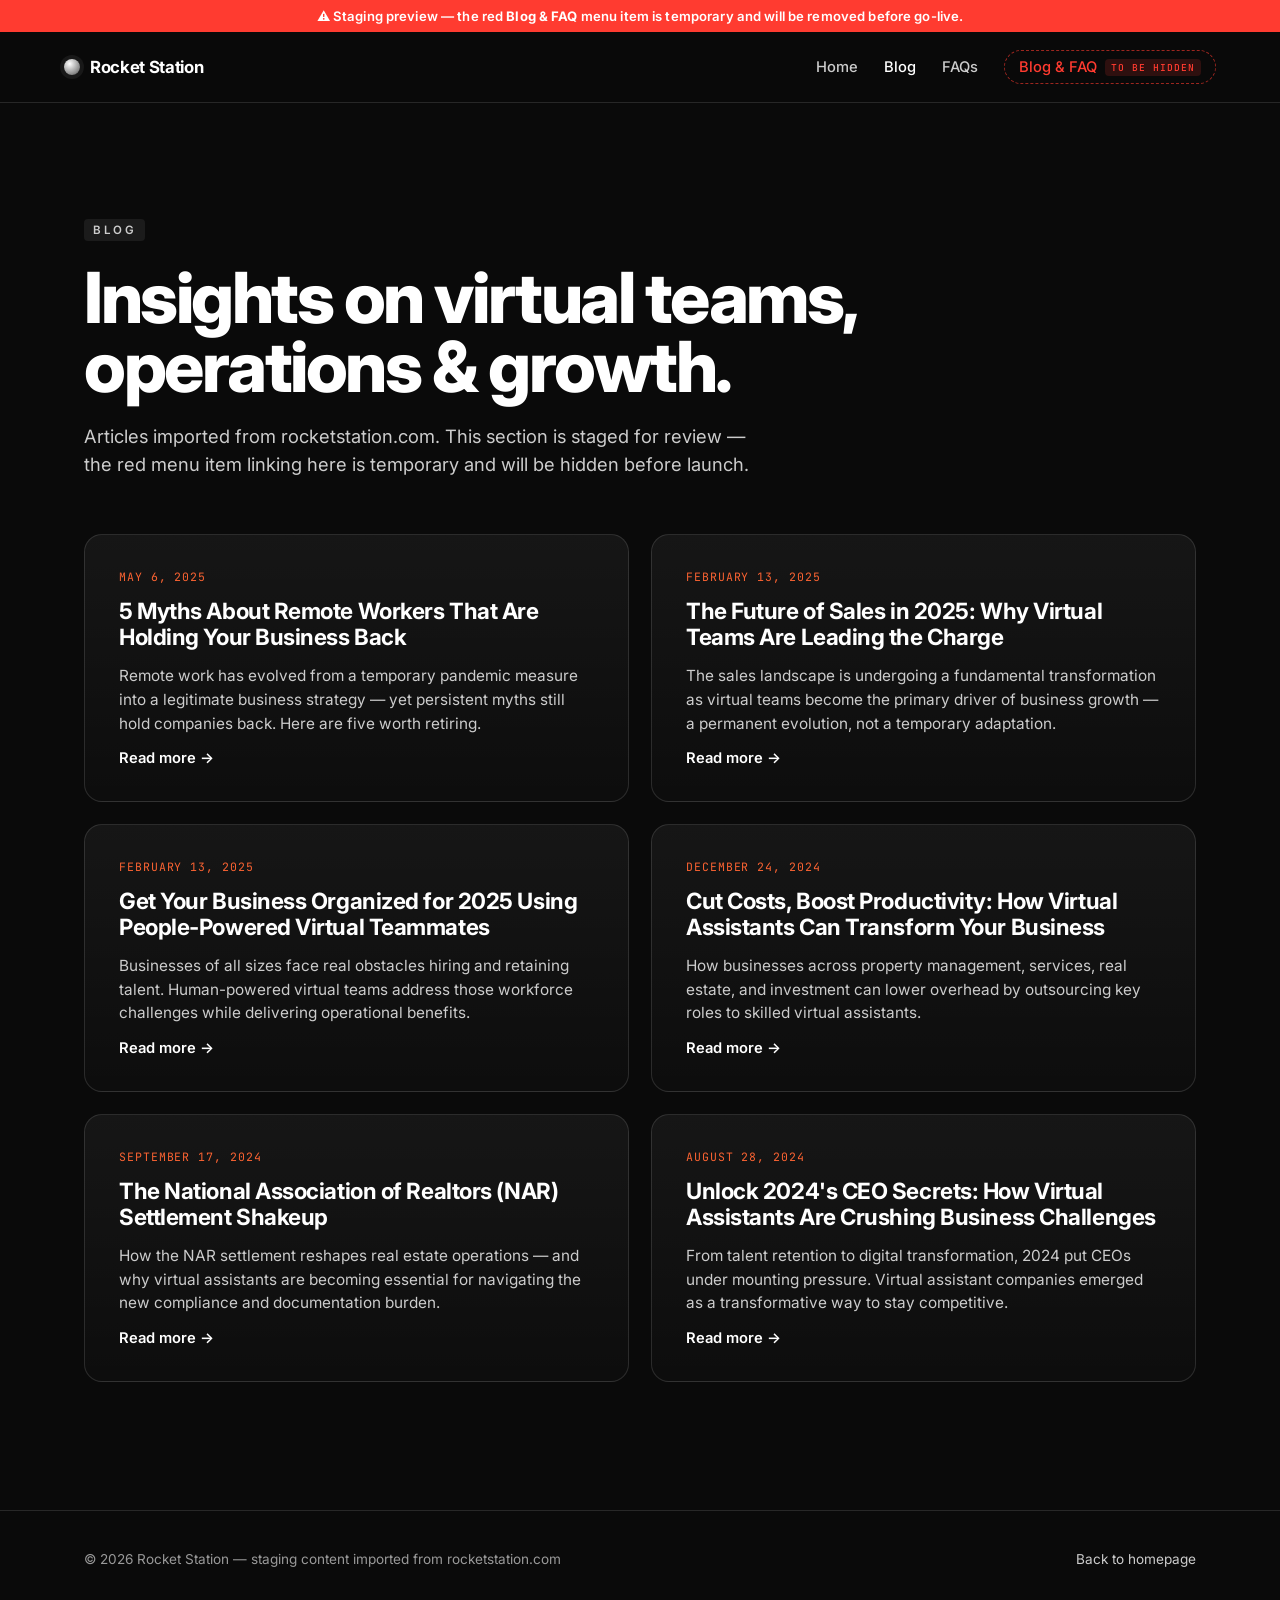
==== blog.html @ 4f7390ef "Rocket Station site: homepage + staged Blog/FAQ (to-be-hidden menu) Rebuilt homepage from the Figma " ====
<!DOCTYPE html>
<html lang="en">
<head>
  <meta charset="UTF-8" />
  <meta name="viewport" content="width=device-width, initial-scale=1.0" />
  <title>Blog — Rocket Station</title>
  <link rel="preconnect" href="https://fonts.googleapis.com" />
  <link rel="preconnect" href="https://fonts.gstatic.com" crossorigin />
  <link href="https://fonts.googleapis.com/css2?family=Inter:wght@400;500;600;700;800;900&family=JetBrains+Mono:wght@400;500&display=swap" rel="stylesheet" />
  <link rel="stylesheet" href="styles.css" />
</head>
<body>
  <div class="staging-banner">⚠ Staging preview — the red <strong>Blog &amp; FAQ</strong> menu item is temporary and will be removed before go-live.</div>
  <nav class="subnav">
    <a href="index.html" class="nav__logo"><span class="nav__mark" aria-hidden="true"></span> Rocket&nbsp;Station</a>
    <div class="subnav__links">
      <a href="index.html">Home</a>
      <a href="blog.html" class="is-active">Blog</a>
      <a href="faq.html" class="">FAQs</a>
      <a href="blog.html" class="nav__temp">Blog &amp; FAQ <span class="nav__temp-tag">to be hidden</span></a>
    </div>
  </nav>
  <main class="container">
    <header class="page-head">
      <span class="eyebrow">Blog</span>
      <h1>Insights on virtual teams, operations &amp; growth.</h1>
      <p>Articles imported from rocketstation.com. This section is staged for review — the red menu item linking here is temporary and will be hidden before launch.</p>
    </header>
    <div class="posts">
      <a class="post-card" href="posts/5-myths-about-remote-workers.html">
        <span class="post-card__meta">May 6, 2025</span>
        <h2>5 Myths About Remote Workers That Are Holding Your Business Back</h2>
        <p>Remote work has evolved from a temporary pandemic measure into a legitimate business strategy — yet persistent myths still hold companies back. Here are five worth retiring.</p>
        <span class="post-card__more">Read more <span aria-hidden="true">→</span></span>
      </a>
      <a class="post-card" href="posts/future-of-sales-2025.html">
        <span class="post-card__meta">February 13, 2025</span>
        <h2>The Future of Sales in 2025: Why Virtual Teams Are Leading the Charge</h2>
        <p>The sales landscape is undergoing a fundamental transformation as virtual teams become the primary driver of business growth — a permanent evolution, not a temporary adaptation.</p>
        <span class="post-card__more">Read more <span aria-hidden="true">→</span></span>
      </a>
      <a class="post-card" href="posts/get-organized-2025-virtual-teammates.html">
        <span class="post-card__meta">February 13, 2025</span>
        <h2>Get Your Business Organized for 2025 Using People-Powered Virtual Teammates</h2>
        <p>Businesses of all sizes face real obstacles hiring and retaining talent. Human-powered virtual teams address those workforce challenges while delivering operational benefits.</p>
        <span class="post-card__more">Read more <span aria-hidden="true">→</span></span>
      </a>
      <a class="post-card" href="posts/cut-costs-boost-productivity.html">
        <span class="post-card__meta">December 24, 2024</span>
        <h2>Cut Costs, Boost Productivity: How Virtual Assistants Can Transform Your Business</h2>
        <p>How businesses across property management, services, real estate, and investment can lower overhead by outsourcing key roles to skilled virtual assistants.</p>
        <span class="post-card__more">Read more <span aria-hidden="true">→</span></span>
      </a>
      <a class="post-card" href="posts/nar-settlement-shakeup.html">
        <span class="post-card__meta">September 17, 2024</span>
        <h2>The National Association of Realtors (NAR) Settlement Shakeup</h2>
        <p>How the NAR settlement reshapes real estate operations — and why virtual assistants are becoming essential for navigating the new compliance and documentation burden.</p>
        <span class="post-card__more">Read more <span aria-hidden="true">→</span></span>
      </a>
      <a class="post-card" href="posts/unlock-2024-ceo-secrets.html">
        <span class="post-card__meta">August 28, 2024</span>
        <h2>Unlock 2024's CEO Secrets: How Virtual Assistants Are Crushing Business Challenges</h2>
        <p>From talent retention to digital transformation, 2024 put CEOs under mounting pressure. Virtual assistant companies emerged as a transformative way to stay competitive.</p>
        <span class="post-card__more">Read more <span aria-hidden="true">→</span></span>
      </a>
    </div>
  </main>
  <footer class="subfooter">
    <div class="container">
      <span>© 2026 Rocket Station — staging content imported from rocketstation.com</span>
      <span><a href="index.html">Back to homepage</a></span>
    </div>
  </footer>
  <script src="script.js"></script>
</body>
</html>
---- styles.css ----
/* ===========================================================
   Rocket Station — rebuilt from "Rocket Station (External).fig"
   Palette & type derived from the Figma "Homepage v1" page.
   =========================================================== */
:root {
  --bg:        #0a0a0a;
  --ink:       #0a0a0a;
  --white:     #ffffff;
  --offwhite:  #e6e6e6;
  --light:     #e9e7e2;   /* light section background */
  --gray-500:  #999999;
  --gray-300:  #cccccc;
  --line:      rgba(255,255,255,0.12);
  --line-dark: rgba(0,0,0,0.12);
  --orange:    #fb6332;
  --purple:    #da91f2;
  --yellow:    #fbfb32;
  --cream:     #f6f4e7;

  --maxw: 1240px;
  --pad: clamp(20px, 5vw, 80px);
  --font: "Inter", "Helvetica Neue", Arial, sans-serif;
  --mono: "JetBrains Mono", ui-monospace, "SF Mono", Menlo, monospace;
}

*, *::before, *::after { box-sizing: border-box; }
html { scroll-behavior: smooth; }
body {
  margin: 0;
  font-family: var(--font);
  background: var(--bg);
  color: var(--white);
  -webkit-font-smoothing: antialiased;
  text-rendering: optimizeLegibility;
  overflow-x: hidden;
}
img, video { display: block; max-width: 100%; }
a { color: inherit; text-decoration: none; }
h1, h2, h3, h4, p, blockquote, figure, ol { margin: 0; }

.container { width: 100%; max-width: var(--maxw); margin-inline: auto; padding-inline: var(--pad); }
.section { padding-block: clamp(80px, 12vh, 180px); position: relative; }
.section--dark  { background: var(--bg);    color: var(--white); }
.section--light { background: var(--light);  color: var(--ink); }

/* ---------- Typography helpers ---------- */
.display {
  font-weight: 800;
  font-size: clamp(2.4rem, 5.6vw, 5rem);
  line-height: 0.98;
  letter-spacing: -0.035em;
  max-width: 14ch;
}
.display--light { color: var(--white); }

.eyebrow {
  display: inline-block;
  font-size: 0.72rem;
  font-weight: 600;
  letter-spacing: 0.22em;
  text-transform: uppercase;
  color: var(--gray-300);
  padding: 4px 9px;
  border-radius: 4px;
  background: rgba(255,255,255,0.07);
  margin-bottom: 28px;
}
.eyebrow--dark   { color: #555; background: rgba(0,0,0,0.06); }
.eyebrow--purple { color: var(--purple); background: rgba(218,145,242,0.12); }
.eyebrow--orange { color: var(--orange); background: rgba(251,99,50,0.12); }

/* ---------- Buttons ---------- */
.btn {
  --bw: 1px;
  display: inline-flex; align-items: center; gap: 8px;
  font-size: 0.95rem; font-weight: 600; letter-spacing: -0.01em;
  padding: 14px 26px; border-radius: 100px;
  border: var(--bw) solid transparent;
  cursor: pointer; transition: transform .25s ease, background .25s ease, color .25s ease, border-color .25s ease;
  white-space: nowrap;
}
.btn:hover { transform: translateY(-2px); }
.btn--small { padding: 9px 18px; font-size: 0.85rem; background: var(--white); color: var(--ink); }
.btn--light { background: var(--white); color: var(--ink); }
.btn--ghost { background: transparent; color: var(--white); border-color: var(--line); }
.btn--ghost:hover { border-color: rgba(255,255,255,0.5); }
.btn--dark  { background: var(--ink); color: var(--white); }
.btn--lg    { padding: 20px 40px; font-size: 1.05rem; }

/* ---------- Ticker ---------- */
.ticker {
  position: fixed; top: 0; left: 0; right: 0; z-index: 60;
  background: #050505; border-bottom: 1px solid var(--line);
  overflow: hidden; height: 30px; display: flex; align-items: center;
}
.ticker__track {
  display: flex; gap: 60px; white-space: nowrap;
  animation: scroll-x 38s linear infinite;
  font-family: var(--mono); font-size: 0.66rem; letter-spacing: 0.18em;
  color: var(--gray-500); padding-left: 60px;
}
@keyframes scroll-x { to { transform: translateX(-50%); } }

/* ---------- Nav ---------- */
.nav {
  position: fixed; top: 30px; left: 0; right: 0; z-index: 50;
  display: flex; align-items: center; justify-content: space-between;
  gap: 24px; padding: 18px var(--pad);
  transition: background .3s ease, backdrop-filter .3s ease, padding .3s ease, border-color .3s ease;
  border-bottom: 1px solid transparent;
}
.nav.is-stuck {
  background: rgba(10,10,10,0.72);
  backdrop-filter: blur(14px);
  border-bottom-color: var(--line);
  padding-block: 12px;
}
.nav__logo {
  display: inline-flex; align-items: center; gap: 10px;
  font-weight: 700; font-size: 1.05rem; letter-spacing: -0.02em;
}
.nav__mark {
  width: 16px; height: 16px; border-radius: 50%;
  background: radial-gradient(circle at 35% 30%, var(--white), #888 70%, #333);
  box-shadow: 0 0 0 4px rgba(255,255,255,0.06);
}
.nav__links { display: flex; gap: 30px; }
.nav__links a {
  font-size: 0.92rem; color: var(--gray-300); font-weight: 500;
  transition: color .2s ease;
}
.nav__links a:hover { color: var(--white); }

/* ---------- Hero ---------- */
.hero {
  position: relative; min-height: 100svh;
  display: flex; align-items: flex-end;
  padding-bottom: clamp(48px, 8vh, 96px);
  overflow: hidden;
}
.hero__video {
  position: absolute; inset: 0; width: 100%; height: 100%;
  object-fit: cover; z-index: 0;
}
.hero__scrim {
  position: absolute; inset: 0; z-index: 1;
  background:
    linear-gradient(180deg, rgba(5,5,5,0.55) 0%, rgba(5,5,5,0) 28%),
    linear-gradient(0deg, rgba(5,5,5,0.85) 0%, rgba(5,5,5,0.1) 45%);
}
.hero__inner { position: relative; z-index: 2; width: 100%; max-width: var(--maxw); margin-inline: auto; padding-inline: var(--pad); }
.hero__bottom {
  display: grid; grid-template-columns: 1.3fr 1fr; gap: clamp(28px, 5vw, 80px);
  align-items: end;
}
.hero__title {
  font-weight: 800; font-size: clamp(2.6rem, 6.4vw, 5.6rem);
  line-height: 0.95; letter-spacing: -0.04em; max-width: 14ch;
}
.hero__aside { padding-bottom: 6px; }
.hero__sub {
  font-size: clamp(1rem, 1.3vw, 1.2rem); line-height: 1.45;
  color: var(--offwhite); max-width: 42ch; margin-bottom: 26px;
}
.hero__cta { display: flex; flex-wrap: wrap; gap: 12px; }

/* ---------- Dot grids ---------- */
.dotgrid {
  position: absolute; inset: 0; z-index: 0; pointer-events: none;
  background-image: radial-gradient(currentColor 1.3px, transparent 1.3px);
  background-size: 26px 26px;
  color: rgba(0,0,0,0.12);
  -webkit-mask-image: radial-gradient(ellipse 60% 70% at 50% 60%, #000 30%, transparent 72%);
          mask-image: radial-gradient(ellipse 60% 70% at 50% 60%, #000 30%, transparent 72%);
}
.dotgrid--faint { color: rgba(255,255,255,0.10); }

/* ---------- Solution ---------- */
.solution { background: var(--light); color: var(--ink); overflow: hidden; text-align: center; }
.solution .container { position: relative; z-index: 1; display: flex; flex-direction: column; align-items: center; }
.solution .display { max-width: 16ch; }
.solution__body { margin-top: 38px; max-width: 46ch; }
.solution__body p { font-size: clamp(1.05rem, 1.5vw, 1.3rem); line-height: 1.5; color: #444; }
.solution__kicker { margin-top: 22px; color: var(--ink) !important; font-weight: 600; }

/* ---------- How it works ---------- */
.how__head { margin-bottom: clamp(48px, 7vw, 96px); }
.steps { list-style: none; padding: 0; display: grid; gap: 0; }
.step {
  display: grid; grid-template-columns: minmax(260px, 0.9fr) 1.3fr;
  gap: clamp(24px, 5vw, 80px); align-items: start;
  padding: clamp(34px, 4vw, 56px) 0; border-top: 1px solid var(--line);
}
.step:last-child { border-bottom: 1px solid var(--line); }
.step__num {
  font-weight: 800; font-size: clamp(2.6rem, 5vw, 4.4rem); line-height: 0.9;
  letter-spacing: -0.03em; display: flex; flex-direction: column;
}
.step__num span { font-size: 0.42em; color: var(--orange); margin-top: 6px; letter-spacing: -0.01em; }
.step__body h3 { font-size: clamp(1.2rem, 1.8vw, 1.6rem); font-weight: 700; letter-spacing: -0.02em; margin-bottom: 14px; }
.step__body p { font-size: 1.05rem; line-height: 1.55; color: var(--gray-300); max-width: 46ch; }

/* ---------- Industries & cards ---------- */
.industries__head { display: flex; flex-wrap: wrap; align-items: end; justify-content: space-between; gap: 24px; margin-bottom: clamp(40px, 5vw, 72px); }
.industries__sub { color: var(--gray-300); font-size: 1.1rem; max-width: 30ch; }
.cards { display: grid; grid-template-columns: repeat(4, 1fr); gap: 18px; }
.card {
  position: relative; min-height: 320px; padding: 28px;
  display: flex; flex-direction: column; justify-content: flex-end;
  border: 1px solid var(--line); border-radius: 18px;
  background: linear-gradient(180deg, rgba(255,255,255,0.05), rgba(255,255,255,0.015));
  transition: transform .35s ease, border-color .35s ease, background .35s ease;
  overflow: hidden;
}
.card::after {
  content: ""; position: absolute; inset: 0; opacity: 0;
  background: radial-gradient(120% 90% at 50% 0%, rgba(251,99,50,0.18), transparent 60%);
  transition: opacity .35s ease;
}
.card:hover { transform: translateY(-6px); border-color: rgba(255,255,255,0.3); }
.card:hover::after { opacity: 1; }
.card__index { font-family: var(--mono); font-size: 0.78rem; color: var(--gray-500); margin-bottom: auto; }
.card h3 { font-size: 1.25rem; font-weight: 700; letter-spacing: -0.02em; margin: 22px 0 10px; position: relative; }
.card p { font-size: 0.92rem; line-height: 1.5; color: var(--gray-300); position: relative; }
.cards--ai .card { min-height: 280px; }

/* ---------- Proof / stats ---------- */
.proof { overflow: hidden; text-align: center; }
.proof .container { position: relative; z-index: 1; }
.proof__lead { margin: 0 auto 64px; max-width: none; }
.stats { display: grid; grid-template-columns: repeat(4, 1fr); gap: 24px; }
.stat { padding: 30px 16px; border-top: 1px solid var(--line); }
.stat__num {
  display: block; font-weight: 800; letter-spacing: -0.04em;
  font-size: clamp(2.6rem, 5vw, 4.6rem); line-height: 1;
}
.stat__label { display: block; margin-top: 14px; color: var(--gray-300); font-size: 0.95rem; }

/* ---------- Testimonial ---------- */
.testimonial__grid { display: grid; grid-template-columns: 1.1fr 0.9fr; gap: clamp(32px, 6vw, 90px); align-items: center; }
.testimonial blockquote {
  font-size: clamp(1.5rem, 2.6vw, 2.3rem); font-weight: 700;
  line-height: 1.18; letter-spacing: -0.025em; color: var(--ink);
}
.testimonial cite {
  display: block; margin-top: 28px; font-style: normal;
  font-family: var(--mono); font-size: 0.78rem; letter-spacing: 0.12em;
  text-transform: uppercase; color: #555;
}
.testimonial__dots { display: flex; gap: 14px; margin-top: 28px; font-family: var(--mono); font-size: 0.72rem; color: #aaa; }
.testimonial__dots .is-active { color: var(--ink); }
.testimonial__media img { width: 100%; height: 100%; max-height: 520px; object-fit: cover; border-radius: 18px; }

/* ---------- AI ---------- */
.ai__head { max-width: 760px; margin-bottom: clamp(44px, 5vw, 80px); }
.ai__sub { margin-top: 26px; font-size: 1.15rem; line-height: 1.5; color: var(--gray-300); max-width: 54ch; }
.cards--ai { grid-template-columns: repeat(3, 1fr); }

/* ---------- Footer ---------- */
.footer { background: var(--light); color: var(--ink); padding-top: clamp(70px, 9vw, 130px); }
.footer__cta { display: flex; flex-wrap: wrap; align-items: center; justify-content: space-between; gap: 30px; padding-bottom: clamp(60px, 8vw, 110px); border-bottom: 1px solid var(--line-dark); }
.footer__headline { font-size: clamp(3rem, 8vw, 7rem); font-weight: 800; letter-spacing: -0.04em; line-height: 0.92; max-width: 12ch; }
.footer__grid { display: grid; grid-template-columns: 1.4fr 1fr 1fr 1fr 1fr; gap: 40px 30px; padding-block: clamp(48px, 6vw, 84px); }
.footer__col h4 { font-size: 0.95rem; font-weight: 700; margin-bottom: 20px; }
.footer__col a, .footer__col address {
  display: block; font-style: normal; font-size: 0.92rem; line-height: 1.7;
  color: #5a5852; transition: color .2s ease;
}
.footer__col a:hover { color: var(--ink); }
.footer__col--contact a { margin-bottom: 12px; }
.footer__col--contact address { margin-top: 16px; }
.footer__bottom { display: flex; flex-wrap: wrap; align-items: center; justify-content: space-between; gap: 16px; padding-block: 30px; border-top: 1px solid var(--line-dark); }
.footer__legal { display: flex; gap: 28px; }
.footer__legal a, .footer__copy { font-size: 0.8rem; color: #6b6963; }

/* ---------- Reveal animation ---------- */
.reveal { opacity: 0; transform: translateY(24px); transition: opacity .7s ease, transform .7s ease; }
.reveal.is-visible { opacity: 1; transform: none; }

/* ---------- Responsive ---------- */
@media (max-width: 1024px) {
  .cards { grid-template-columns: repeat(2, 1fr); }
  .stats { grid-template-columns: repeat(2, 1fr); }
  .footer__grid { grid-template-columns: 1fr 1fr 1fr; }
  .nav__links { display: none; }
}
@media (max-width: 760px) {
  .hero__bottom { grid-template-columns: 1fr; align-items: start; }
  .step { grid-template-columns: 1fr; gap: 16px; }
  .step__num { flex-direction: row; align-items: baseline; gap: 16px; }
  .industries__head { flex-direction: column; align-items: start; }
  .cards--ai { grid-template-columns: 1fr; }
  .testimonial__grid { grid-template-columns: 1fr; }
  .testimonial__media { order: -1; }
  .footer__grid { grid-template-columns: 1fr 1fr; }
  .footer__cta { flex-direction: column; align-items: start; }
}
@media (max-width: 480px) {
  .cards, .stats, .footer__grid { grid-template-columns: 1fr; }
}

@media (prefers-reduced-motion: reduce) {
  .reveal { opacity: 1; transform: none; transition: none; }
  .ticker__track { animation: none; }
  html { scroll-behavior: auto; }
}

/* ===========================================================
   Blog & FAQ pages  +  "to be hidden" temporary nav item
   (These pages and the red menu item are staging-only.)
   =========================================================== */

/* Red, clearly-temporary nav item */
.nav__temp {
  display: inline-flex; align-items: center; gap: 8px;
  color: #ff3b30 !important; font-weight: 700; font-size: 0.92rem;
  border: 1px dashed rgba(255,59,48,0.6); border-radius: 100px;
  padding: 7px 14px; transition: background .2s ease;
}
.nav__temp:hover { background: rgba(255,59,48,0.12); }
.nav__temp-tag {
  font-family: var(--mono); font-size: 0.6rem; font-weight: 500;
  letter-spacing: 0.1em; text-transform: uppercase;
  color: #ff3b30; background: rgba(255,59,48,0.15);
  padding: 2px 6px; border-radius: 4px; white-space: nowrap;
}
/* Staging banner shown on the blog/faq pages themselves */
.staging-banner {
  position: relative; z-index: 40;
  background: #ff3b30; color: #fff; text-align: center;
  font-size: 0.82rem; font-weight: 600; letter-spacing: 0.01em;
  padding: 8px 16px;
}
.staging-banner code { font-family: var(--mono); background: rgba(0,0,0,0.2); padding: 1px 6px; border-radius: 4px; }

/* Simple dark header used on sub-pages (no hero video) */
.subnav {
  position: sticky; top: 0; z-index: 30;
  display: flex; align-items: center; justify-content: space-between;
  gap: 24px; padding: 18px var(--pad);
  background: rgba(10,10,10,0.85); backdrop-filter: blur(14px);
  border-bottom: 1px solid var(--line);
}
.subnav__links { display: flex; gap: 26px; align-items: center; }
.subnav__links a { font-size: 0.92rem; color: var(--gray-300); font-weight: 500; }
.subnav__links a:hover, .subnav__links a.is-active { color: var(--white); }

/* Page intro */
.page-head { padding: clamp(56px, 9vw, 120px) 0 clamp(30px, 5vw, 56px); }
.page-head .eyebrow { margin-bottom: 22px; }
.page-head h1 { font-weight: 800; font-size: clamp(2.4rem, 6vw, 4.4rem); letter-spacing: -0.035em; line-height: 0.98; max-width: 18ch; }
.page-head p { margin-top: 22px; color: var(--gray-300); font-size: 1.15rem; max-width: 56ch; line-height: 1.5; }

/* Blog index grid */
.posts { display: grid; grid-template-columns: repeat(2, 1fr); gap: 22px; padding-bottom: clamp(70px, 10vw, 140px); }
.post-card {
  display: flex; flex-direction: column; gap: 14px;
  padding: 34px; border: 1px solid var(--line); border-radius: 18px;
  background: linear-gradient(180deg, rgba(255,255,255,0.05), rgba(255,255,255,0.015));
  transition: transform .3s ease, border-color .3s ease;
}
.post-card:hover { transform: translateY(-5px); border-color: rgba(255,255,255,0.3); }
.post-card__meta { font-family: var(--mono); font-size: 0.72rem; letter-spacing: 0.08em; text-transform: uppercase; color: var(--orange); }
.post-card h2 { font-size: 1.4rem; font-weight: 700; letter-spacing: -0.02em; line-height: 1.15; }
.post-card p { color: var(--gray-300); font-size: 0.96rem; line-height: 1.55; flex: 1; }
.post-card__more { font-weight: 600; font-size: 0.92rem; color: var(--white); }
.post-card__more span { transition: margin .2s ease; }
.post-card:hover .post-card__more span { margin-left: 5px; }

/* Article reading layout */
.article { max-width: 760px; margin-inline: auto; padding: clamp(40px, 6vw, 80px) 0 clamp(70px, 10vw, 130px); }
.article__back { display: inline-block; font-family: var(--mono); font-size: 0.78rem; color: var(--gray-300); margin-bottom: 34px; }
.article__back:hover { color: var(--white); }
.article__meta { font-family: var(--mono); font-size: 0.74rem; letter-spacing: 0.08em; text-transform: uppercase; color: var(--orange); margin-bottom: 16px; }
.article h1 { font-weight: 800; font-size: clamp(2rem, 4.6vw, 3.2rem); letter-spacing: -0.03em; line-height: 1.04; margin-bottom: 18px; }
.article__source { font-size: 0.85rem; color: var(--gray-500); margin-bottom: 40px; padding-bottom: 28px; border-bottom: 1px solid var(--line); }
.article__source a { color: var(--gray-300); text-decoration: underline; }
.article__body { color: var(--offwhite); font-size: 1.075rem; line-height: 1.7; }
.article__body h2 { font-size: 1.55rem; font-weight: 700; letter-spacing: -0.02em; margin: 48px 0 16px; color: var(--white); }
.article__body h3 { font-size: 1.2rem; font-weight: 700; margin: 34px 0 12px; color: var(--white); }
.article__body p { margin: 0 0 20px; }
.article__body ul, .article__body ol { margin: 0 0 22px; padding-left: 22px; }
.article__body li { margin-bottom: 9px; }
.article__body strong { color: var(--white); }
.article__body blockquote {
  margin: 28px 0; padding: 8px 0 8px 24px; border-left: 3px solid var(--orange);
  font-size: 1.2rem; line-height: 1.5; color: var(--white); font-weight: 500;
}

/* FAQ accordion */
.faq-list { max-width: 820px; margin-inline: auto; padding-bottom: clamp(70px, 10vw, 140px); }
.faq-item { border-top: 1px solid var(--line); }
.faq-list .faq-item:last-child { border-bottom: 1px solid var(--line); }
.faq-q {
  width: 100%; text-align: left; cursor: pointer; background: none; border: 0; color: var(--white);
  font-family: var(--font); font-size: clamp(1.05rem, 1.8vw, 1.3rem); font-weight: 600; letter-spacing: -0.01em;
  padding: 26px 48px 26px 0; position: relative;
}
.faq-q::after { content: "+"; position: absolute; right: 6px; top: 50%; transform: translateY(-50%); font-size: 1.6rem; font-weight: 400; color: var(--orange); transition: transform .25s ease; }
.faq-item.is-open .faq-q::after { content: "−"; }
.faq-a { max-height: 0; overflow: hidden; transition: max-height .35s ease; }
.faq-a__inner { padding: 0 40px 28px 0; color: var(--gray-300); font-size: 1.05rem; line-height: 1.65; }
.faq-a__inner p { margin: 0 0 14px; }
.faq-a__inner strong { color: var(--offwhite); }

/* Sub-page footer */
.subfooter { border-top: 1px solid var(--line); padding: 40px 0; color: var(--gray-500); font-size: 0.85rem; }
.subfooter .container { display: flex; flex-wrap: wrap; justify-content: space-between; gap: 14px; }
.subfooter a { color: var(--gray-300); }

@media (max-width: 760px) {
  .posts { grid-template-columns: 1fr; }
  .subnav__links { gap: 16px; }
  .subnav__links a:not(.nav__temp) { display: none; }
}
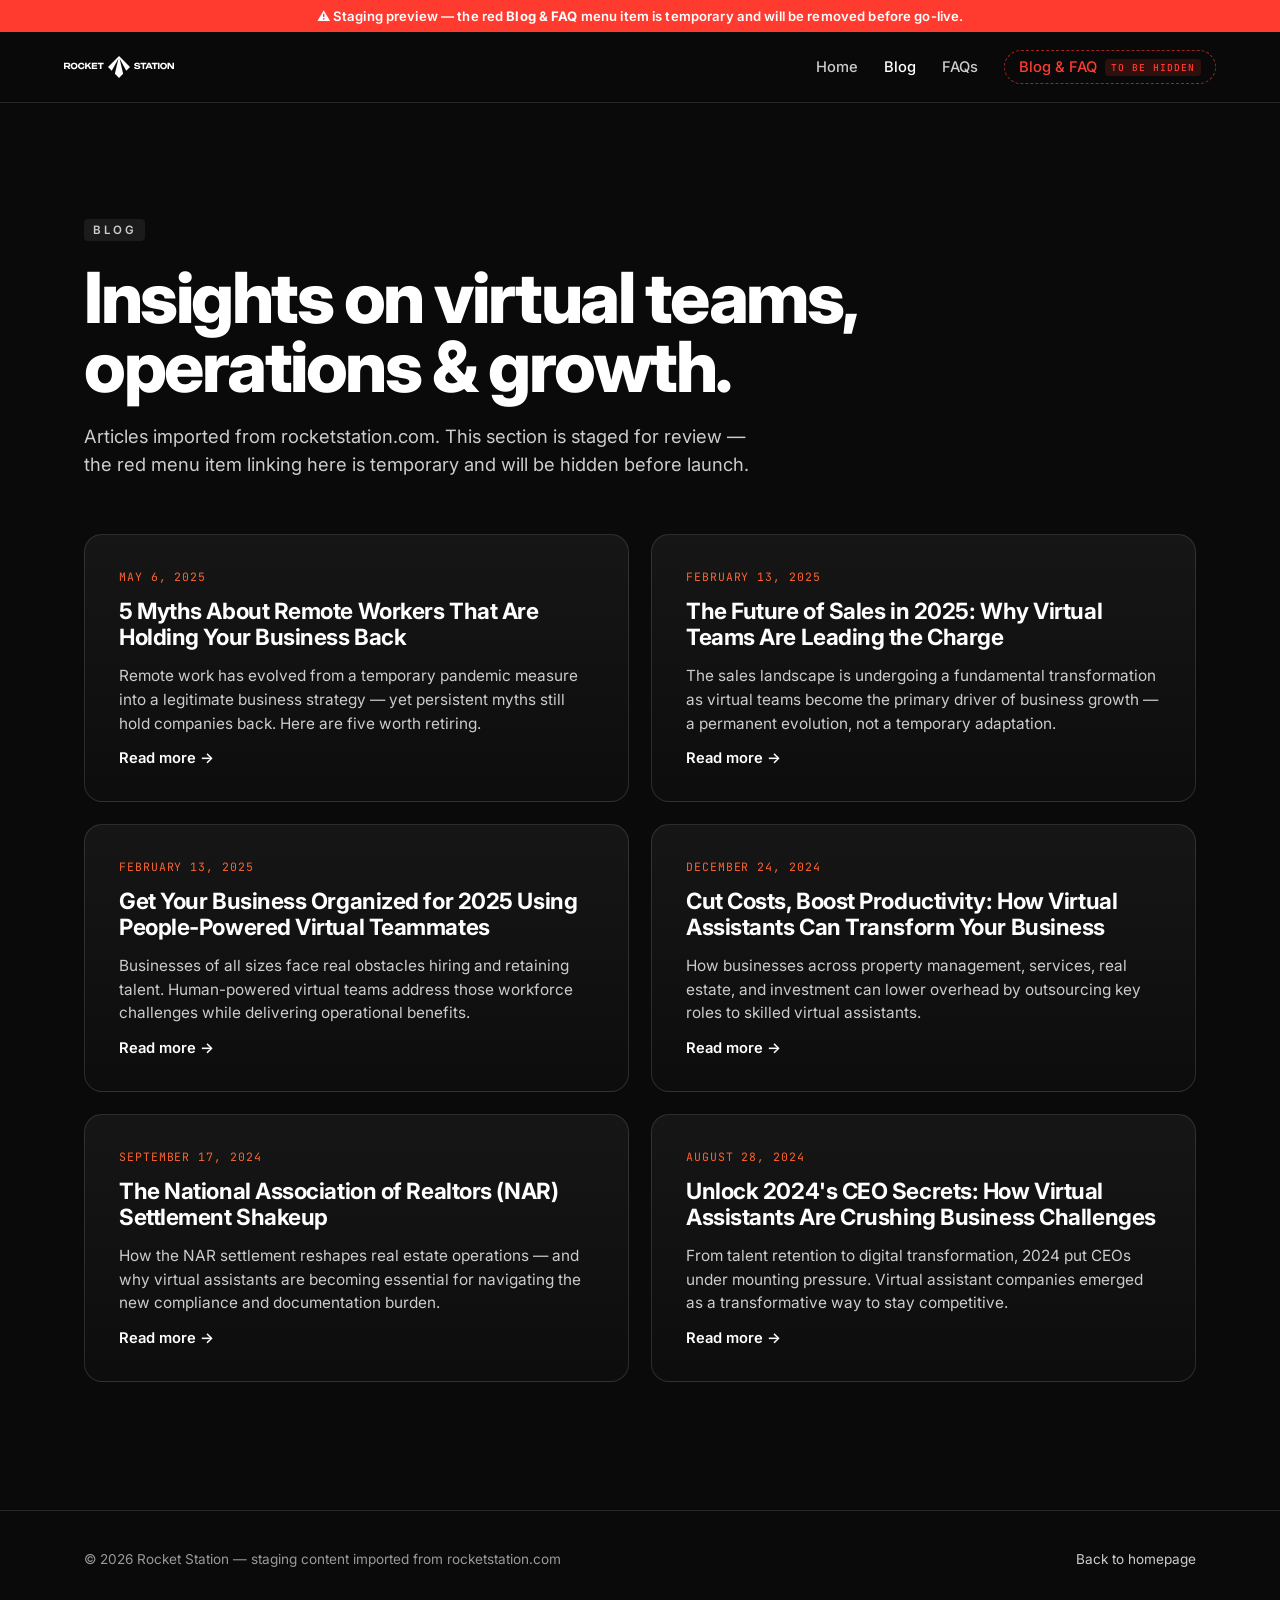
==== commit a8cbdfa6: "Add real Rocket Station logo (extracted from Figma) to nav, replacing placeholder Decoded the vector" ====
--- a/blog.html
+++ b/blog.html
@@ -12,7 +12,7 @@
 <body>
   <div class="staging-banner">⚠ Staging preview — the red <strong>Blog &amp; FAQ</strong> menu item is temporary and will be removed before go-live.</div>
   <nav class="subnav">
-    <a href="index.html" class="nav__logo"><span class="nav__mark" aria-hidden="true"></span> Rocket&nbsp;Station</a>
+    <a href="index.html" class="nav__logo" aria-label="Rocket Station home"><img src="assets/logo.svg" alt="Rocket Station" class="nav__logo-img" /></a>
     <div class="subnav__links">
       <a href="index.html">Home</a>
       <a href="blog.html" class="is-active">Blog</a>
--- a/styles.css
+++ b/styles.css
@@ -118,12 +118,9 @@
 .nav__logo {
   display: inline-flex; align-items: center; gap: 10px;
   font-weight: 700; font-size: 1.05rem; letter-spacing: -0.02em;
-}
-.nav__mark {
-  width: 16px; height: 16px; border-radius: 50%;
-  background: radial-gradient(circle at 35% 30%, var(--white), #888 70%, #333);
-  box-shadow: 0 0 0 4px rgba(255,255,255,0.06);
-}
+  color: var(--white);
+}
+.nav__logo-img { height: 22px; width: auto; display: block; }
 .nav__links { display: flex; gap: 30px; }
 .nav__links a {
   font-size: 0.92rem; color: var(--gray-300); font-weight: 500;
